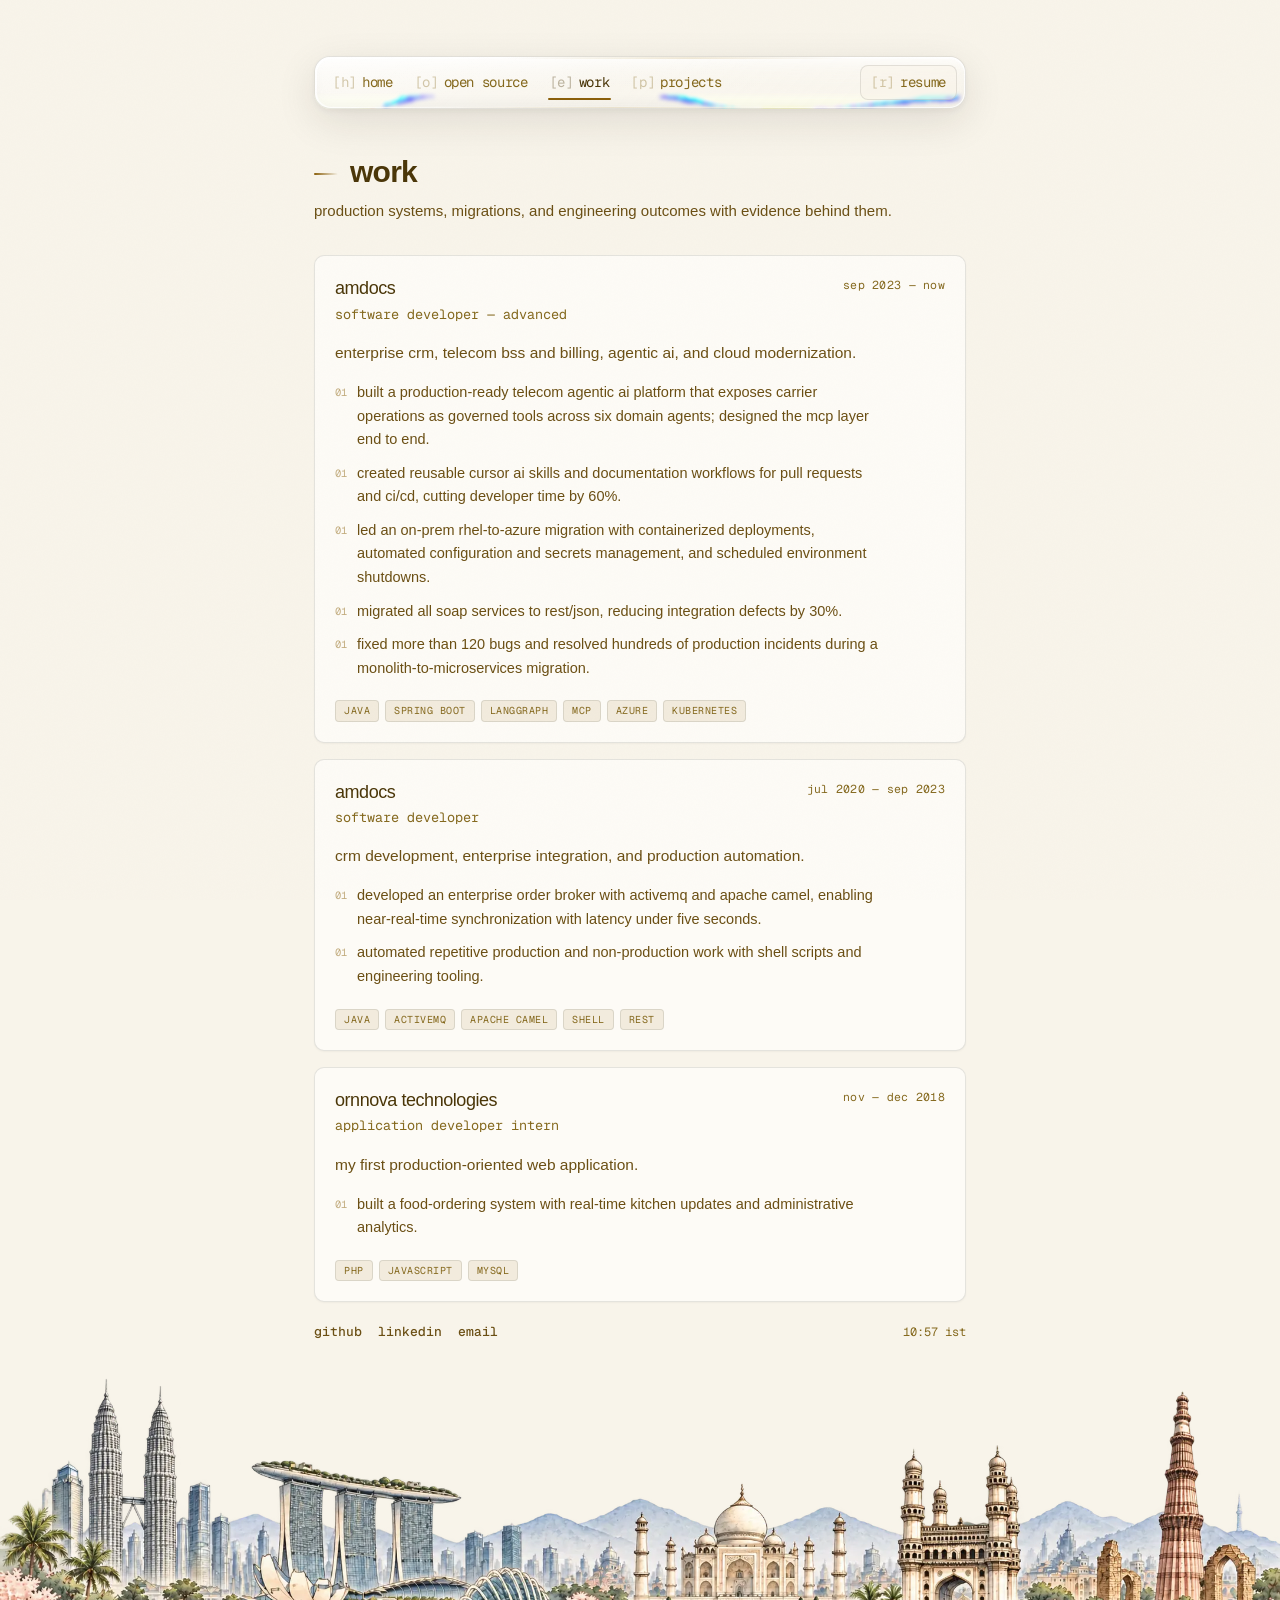
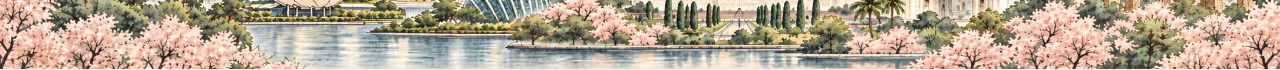
==== experience/index.html @ ff2a659f "Add portfolio site: pages, favicon, footer socials styling" ====
<!doctype html>
<html lang="en">

<head>
    <meta charset="utf-8">
    <meta name="viewport" content="width=device-width,initial-scale=1">
    <meta name="description" content="Professional experience of Vasu Kandagatla.">
    <meta name="theme-color" content="#f8f4ea">
    <title>Work · Vasu Kandagatla</title>
    <link rel="icon" type="image/x-icon" href="../assets/favicon.ico">
    <link rel="stylesheet" href="../site.css">
</head>
<body data-depth="child"><a class="skip" href="#main">Skip to content</a><header class="topbar" aria-label="Primary navigation"><nav><a class="nav-link" href="../"><span class="key">[h]</span>home</a><a class="nav-link" href="../open-source/"><span class="key">[o]</span>open source</a><a class="nav-link" aria-current="page" href="./"><span class="key">[e]</span>work</a><a class="nav-link" href="../projects/"><span class="key">[p]</span>projects</a></nav><a class="resume" href="../assets/vasu-kandagatla-resume.pdf" download><span class="key">[r]</span>resume</a></header>
<svg aria-hidden="true" focusable="false" style="position:absolute;width:0;height:0;pointer-events:none">
    <filter id="lg" x="-15%" y="-15%" width="130%" height="130%" color-interpolation-filters="sRGB">
        <feTurbulence type="fractalNoise" baseFrequency="0.0028 0.0055" numOctaves="1" seed="92" result="noise" />
        <feGaussianBlur in="noise" stdDeviation="4.5" result="soft" />
        <feDisplacementMap in="SourceGraphic" in2="soft" scale="230" xChannelSelector="R" yChannelSelector="G"
            result="dispR" />
        <feColorMatrix in="dispR" type="matrix" result="chanR" values="1 0 0 0 0 0 0 0 0 0 0 0 0 0 0 0 0 0 1 0" />
        <feDisplacementMap in="SourceGraphic" in2="soft" scale="185" xChannelSelector="R" yChannelSelector="G"
            result="dispG" />
        <feColorMatrix in="dispG" type="matrix" result="chanG" values="0 0 0 0 0 0 1 0 0 0 0 0 0 0 0 0 0 0 1 0" />
        <feDisplacementMap in="SourceGraphic" in2="soft" scale="140" xChannelSelector="R" yChannelSelector="G"
            result="dispB" />
        <feColorMatrix in="dispB" type="matrix" result="chanB" values="0 0 0 0 0 0 0 0 0 0 0 0 1 0 0 0 0 0 1 0" />
        <feBlend in="chanR" in2="chanG" mode="screen" result="rg" />
        <feBlend in="rg" in2="chanB" mode="screen" />
    </filter>
</svg>
<main class="shell page" id="main">
    <header class="page-head">
        <h1><span class="title-rule"></span>work</h1>
        <p>production systems, migrations, and engineering outcomes with evidence behind them.</p>
    </header>
    <div class="work-list">
        <article class="work-card">
            <div class="work-top">
                <h2>amdocs</h2><time>sep 2023 — now</time><span class="role-name">software developer — advanced</span>
            </div>
            <p class="work-summary">enterprise crm, telecom bss and billing, agentic ai, and cloud modernization.</p>
            <ol class="impact-list">
                <li>built a production-ready telecom agentic ai platform that exposes carrier operations as governed
                    tools across six domain agents; designed the mcp layer end to end.</li>
                <li>created reusable cursor ai skills and documentation workflows for pull requests and ci/cd, cutting
                    developer time by 60%.</li>
                <li>led an on-prem rhel-to-azure migration with containerized deployments, automated configuration and
                    secrets management, and scheduled environment shutdowns.</li>
                <li>migrated all soap services to rest/json, reducing integration defects by 30%.</li>
                <li>fixed more than 120 bugs and resolved hundreds of production incidents during a
                    monolith-to-microservices migration.</li>
            </ol>
            <div class="tags"><span>java</span><span>spring
                    boot</span><span>langgraph</span><span>mcp</span><span>azure</span><span>kubernetes</span></div>
        </article>
        <article class="work-card">
            <div class="work-top">
                <h2>amdocs</h2><time>jul 2020 — sep 2023</time><span class="role-name">software developer</span>
            </div>
            <p class="work-summary">crm development, enterprise integration, and production automation.</p>
            <ol class="impact-list">
                <li>developed an enterprise order broker with activemq and apache camel, enabling near-real-time
                    synchronization with latency under five seconds.</li>
                <li>automated repetitive production and non-production work with shell scripts and engineering tooling.
                </li>
            </ol>
            <div class="tags"><span>java</span><span>activemq</span><span>apache
                    camel</span><span>shell</span><span>rest</span></div>
        </article>
        <article class="work-card">
            <div class="work-top">
                <h2>ornnova technologies</h2><time>nov — dec 2018</time><span class="role-name">application developer
                    intern</span>
            </div>
            <p class="work-summary">my first production-oriented web application.</p>
            <ol class="impact-list">
                <li>built a food-ordering system with real-time kitchen updates and administrative analytics.</li>
            </ol>
            <div class="tags"><span>php</span><span>javascript</span><span>mysql</span></div>
        </article>
    </div>
</main>
<footer class="shell footer"><span class="footer-links"><a href="https://github.com/vasu2912" target="_blank"
            rel="noreferrer">github</a><a href="https://www.linkedin.com/in/vasukandagatla/" target="_blank"
            rel="noreferrer">linkedin</a><a href="mailto:vasu.kandagatla@gmail.com">email</a></span><span class="clock"
        data-clock>--:-- ist</span>
    <div class="footer-skyline" aria-hidden="true"><img src="../assets/footer-skyline.webp" alt="" loading="lazy"
            decoding="async"></div>
</footer>
<script src="../site.js"></script>
</body>

</html>
---- site.css ----
@import url("https://fonts.googleapis.com/css2?family=Geist+Mono:wght@400;500;600&display=swap");

body>svg[aria-hidden] {
    position: absolute;
    width: 0;
    height: 0;
    pointer-events: none
}

@font-face {
    font-family: cabinetGrotesk;
    src: url(https://cdn.fontshare.com/wf/J2PZYZURCR7HNQKXCZ4VXYA3K5FFCCLT/PZSZLWHMBCE7FFGOUYDEU33FAESUMA3X/JFDL5FBAQ2WMYL3LGKSCZKAIFCS2UQ63.woff2)format("woff2");
    font-weight: 100 900;
    font-display: swap
}

@font-face {
    font-family: "cabinetGrotesk Fallback";
    src: local(Arial);
    ascent-override: 84.24%;
    descent-override: 27.11%;
    line-gap-override: 8.71%;
    size-adjust: 103.28%
}

:root {
    color-scheme: light;
    --bg: #f8f4ea;
    --paper: #f8f4ea;
    --surface: #fdfbf6;
    --ink: #4a3608;
    --ink-soft: #6b4f14;
    --ink-faint: #85691e;
    --muted: #806f49;
    --gold: #8a5f0a;
    --gold-bright: #a8801f;
    --rule: #231b121c;
    --rule-strong: #231b1233;
    --green: #3f6f36;
    --red: #9c4436;
    --violet: #6b4fa8;
    --max: 652px;
    --sans: cabinetGrotesk, "cabinetGrotesk Fallback", Arial, sans-serif;
    --mono: "Geist Mono", ui-monospace, SFMono-Regular, monospace
}

* {
    box-sizing: border-box;
    border: 0;
    margin: 0;
    padding: 0
}

html {
    scroll-behavior: smooth
}

html,
body {
    overflow-x: clip
}

body {
    background: var(--bg);
    color: var(--ink);
    font: 400 16px/1.625 var(--sans);
    -webkit-font-smoothing: antialiased;
    text-rendering: optimizelegibility
}

body:before {
    content: "";
    position: fixed;
    inset: 0;
    pointer-events: none;
    z-index: 0;
    opacity: .02;
    background-image: url("data:image/svg+xml,%3Csvg xmlns='http://www.w3.org/2000/svg' width='140' height='140'%3E%3Cfilter id='n'%3E%3CfeTurbulence type='fractalNoise' baseFrequency='0.85' numOctaves='3'/%3E%3C/filter%3E%3Crect width='140' height='140' filter='url(%23n)'/%3E%3C/svg%3E")
}

a {
    color: inherit;
    text-decoration: none
}

::selection {
    background: var(--gold-bright);
    color: var(--paper)
}

:where(a, button, [tabindex]):focus-visible {
    outline: 2px solid var(--gold);
    outline-offset: 3px;
    border-radius: 3px
}

.shell {
    width: min(calc(100% - 40px), var(--max));
    margin-inline: auto
}

.skip {
    position: fixed;
    left: 14px;
    top: 14px;
    z-index: 30;
    transform: translateY(-160%);
    padding: 8px 11px;
    border-radius: 8px;
    background: var(--ink);
    color: var(--paper)
}

.skip:focus {
    transform: none
}

.topbar {
    position: sticky;
    isolation: isolate;
    z-index: 50;
    top: 16px;
    display: flex;
    align-items: center;
    gap: 8px;
    width: min(calc(100% - 48px), var(--max));
    height: 53px;
    margin: 56px auto 48px;
    padding: 8px;
    border: 1px solid rgba(35, 27, 18, .11);
    border-radius: 16px;
    background: linear-gradient(135deg, #ffffff8c 0%, #ffffff3d 42%, #fdfbf657 100%);
    box-shadow: inset 0 1px 1px #ffffffe6, inset 0 2px 6px #ffffff73, inset 1px 0 #ffffff73, inset -1px 0 #ffffff73, inset 0 -1px 1px #ffffff52, inset 0 -6px 12px #231b120a, 0 2px 6px #231b120d, 0 12px 40px #231b121c;
    -webkit-backdrop-filter: url(#lg) blur(2px) saturate(210%) brightness(1.06);
    backdrop-filter: url(#lg) blur(2px) saturate(210%) brightness(1.06);
    transition: border-color .3s
}

.topbar:before {
    content: "";
    position: absolute;
    inset: 0;
    border-radius: inherit;
    pointer-events: none;
    z-index: -1;
    background: linear-gradient(#ffffff9e 0%, #ffffff24 30%, #0000 58%), radial-gradient(120% 190% at 8% -30%, #ffffff8c 0%, #0000 55%)
}

.topbar:after {
    content: "";
    position: absolute;
    inset: 0;
    padding: 1.5px;
    border-radius: inherit;
    pointer-events: none;
    z-index: -1;
    background: linear-gradient(145deg, #fffffff2 0%, #ffffff40 26%, #b08a2c2e 52%, #ffffff2e 74%, #ffffffb3 100%);
    -webkit-mask: linear-gradient(#000 0 0) content-box, linear-gradient(#000 0 0);
    mask: linear-gradient(#000 0 0) content-box, linear-gradient(#000 0 0);
    -webkit-mask-composite: xor;
    mask-composite: exclude
}

.topbar nav {
    display: flex;
    align-items: center;
    gap: 2px;
    min-width: 0
}

.nav-link,
.resume {
    position: relative;
    display: flex;
    align-items: baseline;
    gap: 6px;
    padding: 6px 10px;
    border-radius: 6px;
    color: #85691e;
    font: 400 14px/21px var(--mono);
    letter-spacing: -.025em;
    text-decoration: none;
    white-space: nowrap;
    transition: color .2s, background-color .2s, border-color .2s
}

.nav-link:hover {
    color: var(--ink);
    background: #efe8d8b3
}

.nav-link:after {
    content: "";
    position: absolute;
    left: 8px;
    right: 8px;
    bottom: -1px;
    height: 2px;
    border-radius: 999px;
    background: #8a5f0a;
    transform: scaleX(0);
    transform-origin: left;
    transition: transform .3s
}

.nav-link[aria-current="page"] {
    color: var(--ink)
}

.nav-link[aria-current="page"]:after {
    transform: scaleX(1)
}

.key {
    opacity: .35;
    transition: opacity .2s
}

.nav-link:hover .key,
.resume:hover .key {
    opacity: .7
}

.resume {
    margin-left: auto;
    border: 1px solid rgba(35, 27, 18, .11);
    border-radius: 8px;
    background: #f8f4ea99
}

.resume:hover {
    color: #8a5f0a;
    border-color: #8a5f0a66
}

.page {
    min-height: calc(100vh - 128px)
}

.page-head {
    margin-bottom: 32px
}

.page-head h1 {
    margin: 0 0 12px;
    font: 600 30px/1 var(--sans);
    letter-spacing: -.025em
}

.page-head p {
    margin: 0;
    color: var(--ink-soft);
    font-size: 15px;
    line-height: 1.625
}

.title-rule {
    display: inline-block;
    width: 1.5rem;
    height: 2px;
    margin-right: 12px;
    vertical-align: middle;
    border-radius: 2px;
    background: linear-gradient(to right, var(--gold), transparent)
}

.intro {
    padding: 0 0 40px
}

.identity {
    display: flex;
    align-items: center;
    gap: 20px;
    margin-bottom: 28px
}

.avatar {
    display: grid;
    place-items: center;
    flex: 0 0 auto;
    width: 78px;
    height: 78px;
    border-radius: 50%;
    box-shadow: 0 0 0 1px var(--rule-strong);
    object-fit: cover;
    background: linear-gradient(145deg, #5c4617, #2d2108);
    color: #f8f4ea;
    font: 600 24px/1 var(--mono);
    letter-spacing: -.08em
}

.identity h1 {
    margin: 0 0 6px;
    font: 600 38px/1 var(--sans);
    letter-spacing: -.025em
}

.handle {
    margin: 0;
    color: var(--ink-faint);
    font: 400 12.5px/1.5 var(--mono);
    letter-spacing: .025em
}

.intro-copy {
    max-width: 62ch;
    margin: 0 0 14px;
    color: var(--ink-soft);
    font-size: 16px;
    line-height: 1.625
}

.intro-copy:last-child {
    margin-bottom: 0
}

.intro-copy strong {
    color: var(--ink);
    font-weight: 500
}

.intro-copy a {
    text-decoration: underline;
    text-decoration-color: #8a5f0a4d;
    text-underline-offset: 4px;
    transition: text-decoration-color .2s
}

.intro-copy a:hover {
    text-decoration-color: var(--gold)
}

.list {
    margin: 0;
    padding: 0;
    list-style: none
}

.section {
    margin-top: 40px
}

.section-title {
    display: flex;
    align-items: baseline;
    justify-content: space-between;
    gap: 12px;
    margin-bottom: 0;
    padding-bottom: 8px;
    border-bottom: 1px solid var(--rule)
}

.section-title h2 {
    margin: 0;
    color: var(--ink-faint);
    font: 400 12.5px/1.5 var(--mono);
    letter-spacing: .025em
}

.section-title a {
    color: var(--ink-faint);
    font: 400 12px/1.5 var(--mono);
    transition: color .15s;
    white-space: nowrap
}

.section-title a:hover {
    color: var(--gold)
}

.entry {
    border-bottom: 1px solid var(--rule)
}

.entry-link {
    display: block;
    padding: 14px 0;
    text-decoration: none
}

.entry-head {
    display: flex;
    align-items: baseline;
    gap: 16px;
    margin-bottom: 4px
}

.entry-name {
    color: var(--ink);
    font: 500 15px/1.5 var(--sans);
    transition: color .15s
}

.slashes {
    color: var(--ink-faint);
    font: 400 13px/1.5 var(--mono);
    font-weight: 400
}

.entry-meta {
    margin-left: auto;
    color: var(--ink-faint);
    font: 400 11px/1.45 var(--mono);
    text-align: right;
    white-space: nowrap
}

.entry p {
    max-width: 68ch;
    margin: 0;
    color: var(--ink-soft);
    font: 400 13.5px/1.625 var(--mono)
}

.entry-link:hover .entry-name {
    color: var(--gold)
}

.home-projects .entry-tagline {
    color: var(--muted);
    font-size: 13px;
    font-weight: 400
}

.home-projects .entry p {
    font: 400 13px/1.625 var(--sans)
}

.project-list {
    margin: 0;
    padding: 0;
    border-top: 1px solid var(--rule);
    list-style: none
}

.project-list li {
    border-bottom: 1px solid var(--rule)
}

.project-list a {
    display: block;
    padding: 14px 0;
    text-decoration: none
}

.project-list .project-row {
    display: flex;
    align-items: baseline;
    gap: 18px;
    margin-bottom: 4px
}

.project-list strong {
    color: var(--ink);
    font: 500 15px/1.5 var(--sans);
    transition: color .15s
}

.project-list .meta {
    margin-left: auto;
    color: var(--ink-faint);
    font: 400 11px/1.5 var(--mono);
    white-space: nowrap
}

.project-list p {
    max-width: 68ch;
    margin: 0;
    color: var(--ink-soft);
    font-size: 13.5px;
    line-height: 1.625
}

.project-list a:hover strong {
    color: var(--gold)
}

.work-list {
    display: grid;
    gap: 16px;
    margin-top: 32px
}

.work-card {
    padding: 20px;
    border: 1px solid var(--rule);
    border-radius: 10px;
    background: var(--surface);
    box-shadow: 0 1px 2px #231b120a;
    transition: border-color .22s, box-shadow .22s, transform .22s
}

.work-card:hover {
    border-color: var(--rule-strong);
    box-shadow: 0 4px 14px #231b1212
}

.work-top {
    display: grid;
    grid-template-columns: 1fr auto;
    gap: 2px 12px
}

.work-top h2 {
    margin: 0;
    font: 500 18px/1.4 var(--sans);
    letter-spacing: -.025em
}

.work-top time {
    color: var(--ink-faint);
    font: 400 11.5px/1.5 var(--mono);
    letter-spacing: .025em;
    white-space: nowrap
}

.role-name {
    color: var(--ink-faint);
    font: 400 13.5px/1.5 var(--mono);
    grid-column: 1
}

.work-summary {
    max-width: 62ch;
    margin: 16px 0;
    color: var(--ink-soft);
    font-size: 15.5px;
    line-height: 1.625
}

.impact-list {
    margin: 0 0 20px;
    padding: 0;
    list-style: none;
    max-width: 62ch
}

.impact-list li {
    position: relative;
    margin: 0 0 10px;
    padding-left: 22px;
    color: var(--ink-soft);
    font-size: 14.5px;
    line-height: 1.625
}

.impact-list li:before {
    content: counter(impact, decimal-leading-zero);
    position: absolute;
    left: 0;
    top: 2px;
    color: #8a5f0a80;
    font: 400 10.5px/1.8 var(--mono);
    font-variant-numeric: tabular-nums;
    counter-increment: impact
}

.tags {
    display: flex;
    flex-wrap: wrap;
    gap: 6px
}

.tags span {
    padding: 3px 8px;
    border: 1px solid var(--rule);
    border-radius: 4px;
    background: #efe8d8cc;
    color: var(--ink-faint);
    font: 400 10px/1.35 var(--mono);
    letter-spacing: .05em;
    text-transform: uppercase
}

.filters {
    display: flex;
    flex-direction: column;
    gap: 4px;
    margin: 24px 0 32px
}

.filter-row {
    display: flex;
    flex-wrap: wrap;
    gap: 4px 16px;
    margin-bottom: 0
}

.filter-button {
    padding: 0;
    border: 0;
    background: transparent;
    color: var(--ink-faint);
    font: 400 12.5px/1.6 var(--mono);
    cursor: pointer;
    transition: color .15s
}

.filter-button:hover {
    color: var(--gold)
}

.filter-button.is-active {
    color: var(--ink);
    font-weight: 600
}

.legend {
    margin: 6px 0 24px;
    color: var(--ink-faint);
    font: 400 12px/1.6 var(--mono)
}

.status-merged {
    color: var(--violet)
}

.status-open {
    color: var(--green)
}

.status-closed {
    color: var(--red)
}

.repo-group {
    margin-bottom: 36px
}

.repo-title {
    display: flex;
    align-items: baseline;
    justify-content: space-between;
    gap: 12px;
    margin-bottom: 4px;
    font: 400 12.5px/1.5 var(--mono)
}

.repo-title a {
    color: var(--ink-faint);
    text-decoration: none;
    transition: color .15s
}

.repo-title a:hover {
    color: var(--gold)
}

.repo-title span {
    color: var(--ink-faint);
    font-size: 11px;
    font-variant-numeric: tabular-nums
}

.contribution-list {
    margin: 0;
    padding: 0;
    list-style: none;
    border-top: 1px solid var(--rule)
}

.contribution {
    border-bottom: 1px solid var(--rule)
}

.contribution.is-hidden {
    display: none
}

.contribution a {
    display: grid;
    grid-template-columns: 14px 1fr auto;
    gap: 10px;
    padding: 12px 0;
    text-decoration: none
}

.contribution .mark {
    flex: 0 0 auto;
    width: 12px;
    color: var(--violet);
    font: 400 12px/24px var(--mono)
}

.contribution strong {
    color: var(--ink);
    font: 400 14.5px/1.6 var(--sans);
    transition: color .15s
}

.contribution .number {
    color: var(--ink-faint);
    font: 400 11.5px/1.8 var(--mono);
    font-variant-numeric: tabular-nums;
    white-space: nowrap
}

.contribution a:hover strong {
    color: var(--gold)
}

.contribution p {
    grid-column: 2/4;
    margin: 0;
    color: var(--ink-soft);
    font-size: 13.5px;
    line-height: 1.625
}

.empty-filter {
    display: none;
    color: var(--muted);
    font-size: 13px
}

.empty-filter.is-visible {
    display: block
}

.footer {
    position: relative;
    display: grid;
    grid-template-columns: minmax(0, 1fr) auto;
    align-items: center;
    gap: 32px 20px;
    padding: 20px 0 0;
    color: var(--ink-faint);
    font: 400 13px/1.6 var(--mono)
}

.footer-links {
    display: flex;
    flex-wrap: wrap;
    gap: 4px 16px
}

.footer-links a {
    color: var(--ink-soft);
    font-weight: 500;
    text-decoration: none;
    transition: color .15s
}

.footer-links a:hover {
    color: var(--gold)
}

.clock {
    margin-left: auto;
    color: var(--ink-faint);
    font-variant-numeric: tabular-nums;
    font-size: 12px;
    white-space: nowrap
}

.footer-skyline {
    grid-column: 1/-1;
    position: relative;
    left: 50%;
    transform: translateX(-50%);
    width: 100vw;
    aspect-ratio: 1568/523;
    pointer-events: none;
    user-select: none
}

.footer-skyline img {
    display: block;
    width: 100%;
    height: auto
}

@media(max-width:640px) {
    .shell {
        width: min(calc(100% - 32px), var(--max))
    }

    .topbar {
        top: 8px;
        width: calc(100% - 32px);
        height: auto;
        margin: 16px auto 24px;
        overflow-x: auto;
        scrollbar-width: none;
        -ms-overflow-style: none;
        border-radius: 16px
    }

    .topbar::-webkit-scrollbar {
        display: none
    }

    .topbar nav {
        gap: 2px;
        min-width: max-content
    }

    .nav-link {
        padding: 5px 8px;
        font-size: 13px
    }

    .nav-link .key {
        display: none
    }

    .resume {
        padding: 5px 8px;
        font-size: 13px;
        flex-shrink: 0
    }

    .resume .key {
        display: none
    }

    .identity {
        gap: 16px
    }

    .avatar {
        width: 68px;
        height: 68px;
        font-size: 20px
    }

    .identity h1 {
        font-size: 30px
    }

    .handle {
        font-size: 12px
    }

    .intro-copy {
        font-size: 15.5px
    }

    .page-head h1 {
        font-size: 26px
    }

    .entry-head {
        align-items: flex-start;
        flex-direction: column;
        gap: 2px
    }

    .entry-meta {
        margin-left: 0;
        text-align: left
    }

    .project-list .project-row {
        align-items: flex-start;
        flex-direction: column;
        gap: 2px
    }

    .project-list .meta {
        margin-left: 0;
        text-align: left
    }

    .work-card {
        padding: 16px
    }

    .work-top {
        grid-template-columns: 1fr
    }

    .work-top time {
        grid-row: 1;
        grid-column: 2;
        justify-self: end
    }

    .role-name {
        grid-column: 1;
        grid-row: 2
    }

    .contribution a {
        grid-template-columns: 14px 1fr
    }

    .contribution .number {
        grid-column: 2
    }

    .contribution p {
        grid-column: 2
    }

    .footer {
        gap: 8px
    }

    .footer-skyline {
        margin-top: 16px
    }
}

/* Offset the skyline's transparent top (253 of 2172 pixels wide) on desktop only. */
@media(min-width:641px) {
    .footer-skyline {
        margin-top: calc(16px - 11.6vw)
    }
}

@media(prefers-reduced-motion:reduce) {
    html {
        scroll-behavior: auto
    }

    *,
    *:before,
    *:after {
        transition-duration: .01ms !important;
        animation-duration: .01ms !important;
        animation-iteration-count: 1 !important
    }
}
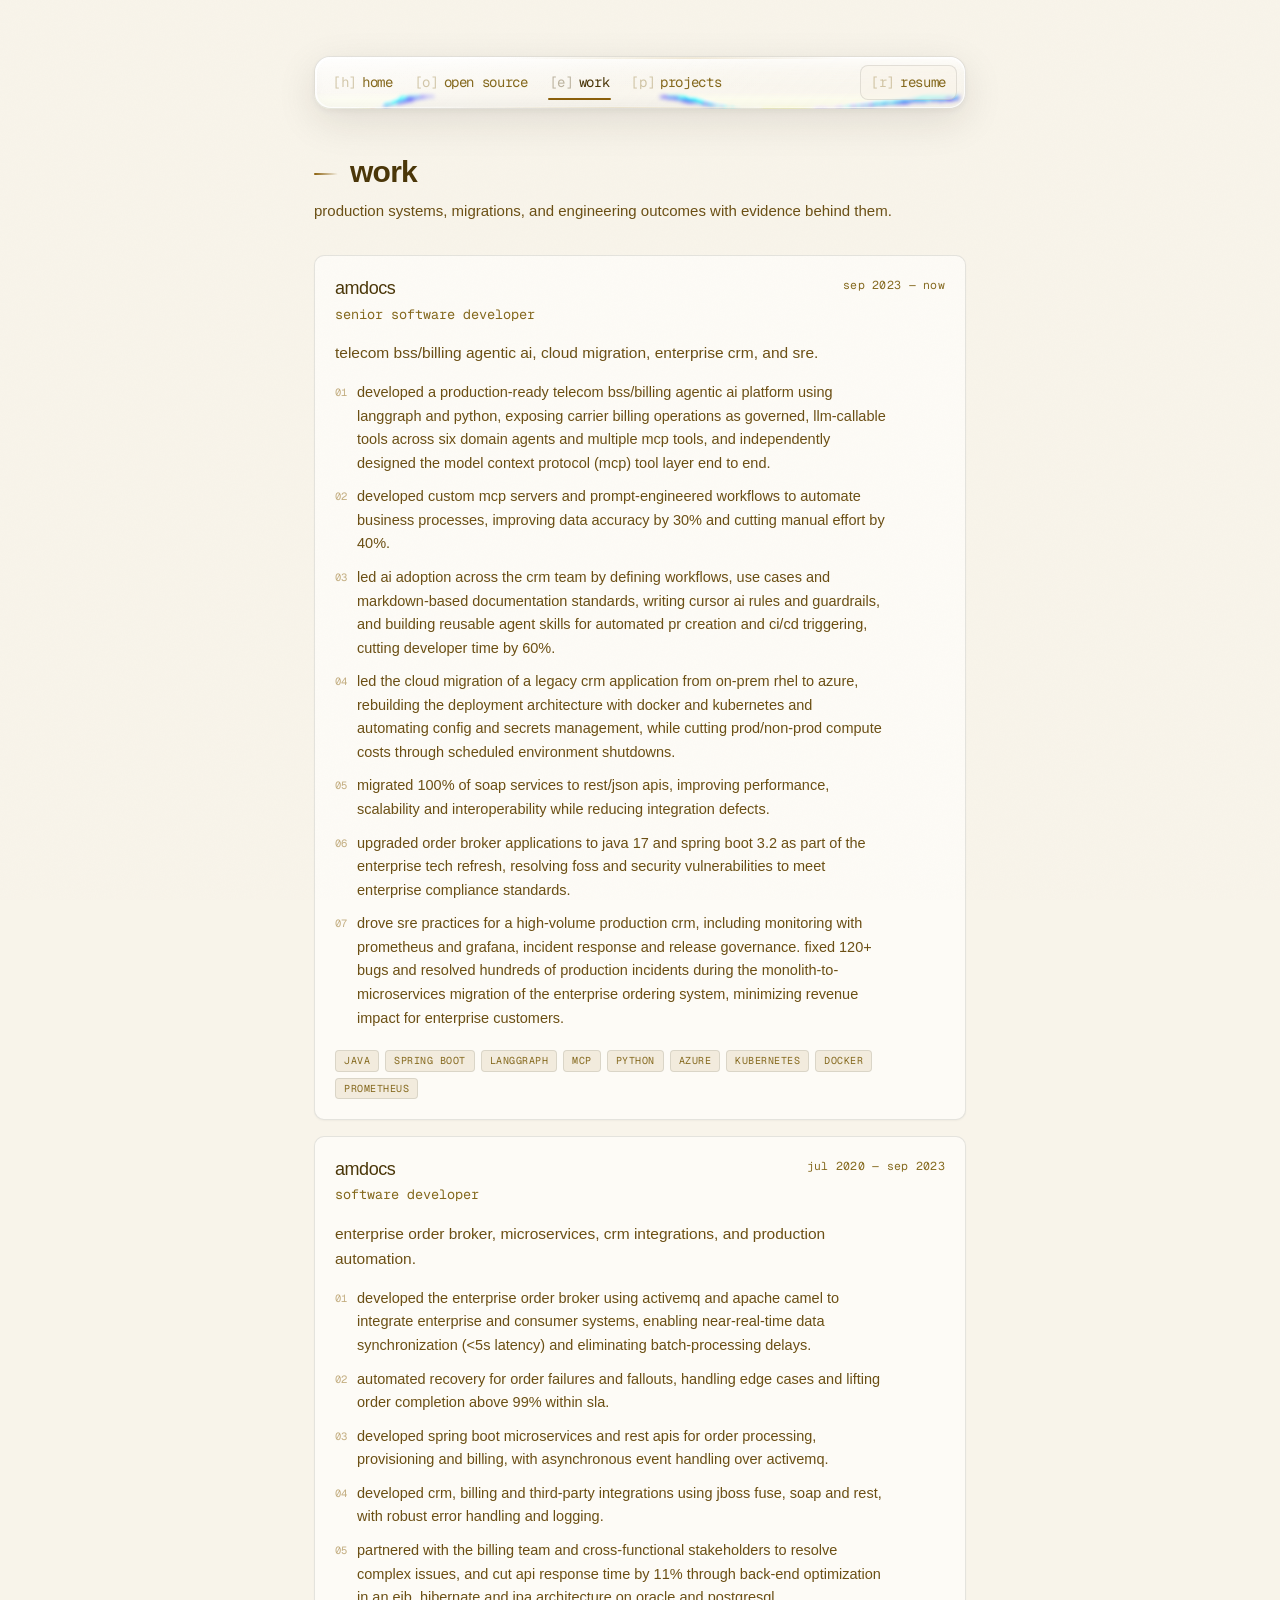
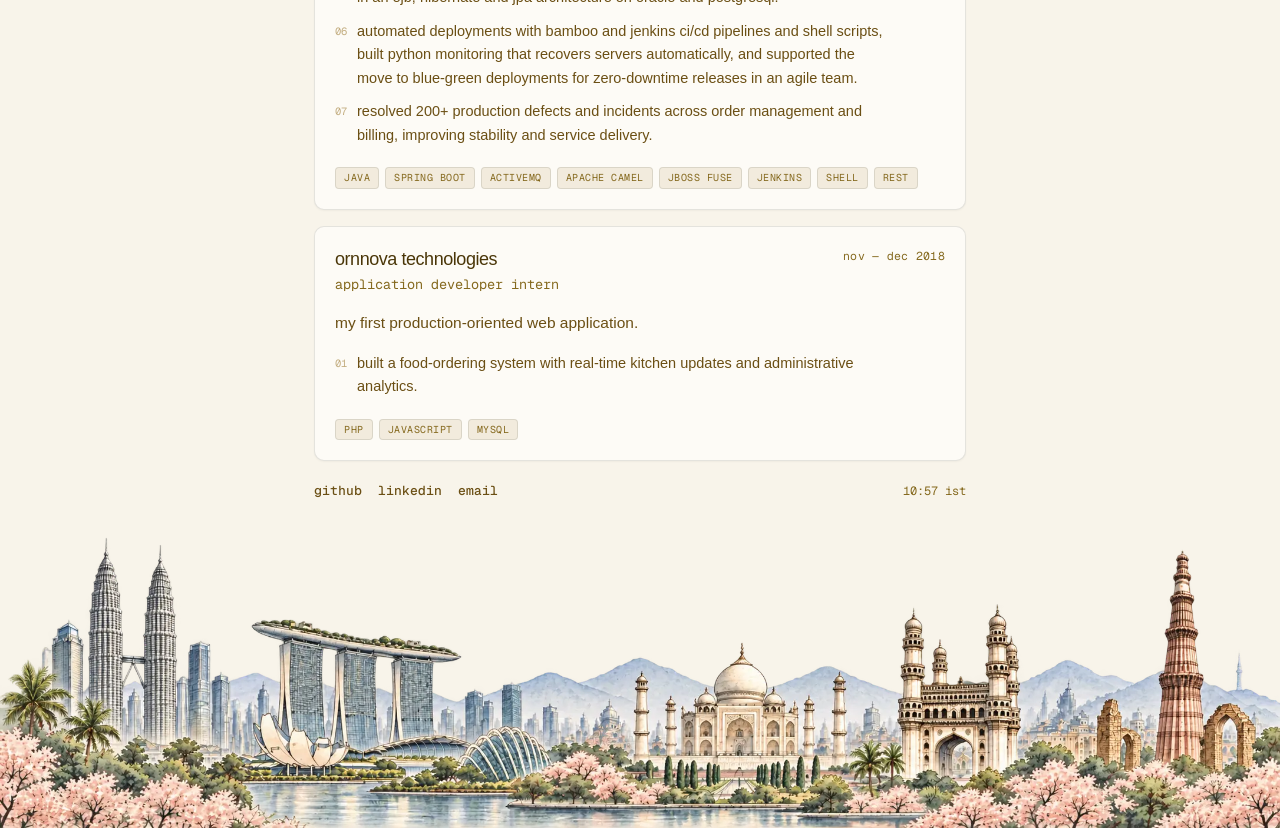
==== commit a286009d: "update work experience from latest resume - Amdocs (Sep 2023–now): updated role to senior software d" ====
--- a/experience/index.html
+++ b/experience/index.html
@@ -36,36 +36,61 @@
     <div class="work-list">
         <article class="work-card">
             <div class="work-top">
-                <h2>amdocs</h2><time>sep 2023 — now</time><span class="role-name">software developer — advanced</span>
+                <h2>amdocs</h2><time>sep 2023 — now</time><span class="role-name">senior software developer</span>
             </div>
-            <p class="work-summary">enterprise crm, telecom bss and billing, agentic ai, and cloud modernization.</p>
+            <p class="work-summary">telecom bss/billing agentic ai, cloud migration, enterprise crm, and sre.</p>
             <ol class="impact-list">
-                <li>built a production-ready telecom agentic ai platform that exposes carrier operations as governed
-                    tools across six domain agents; designed the mcp layer end to end.</li>
-                <li>created reusable cursor ai skills and documentation workflows for pull requests and ci/cd, cutting
-                    developer time by 60%.</li>
-                <li>led an on-prem rhel-to-azure migration with containerized deployments, automated configuration and
-                    secrets management, and scheduled environment shutdowns.</li>
-                <li>migrated all soap services to rest/json, reducing integration defects by 30%.</li>
-                <li>fixed more than 120 bugs and resolved hundreds of production incidents during a
-                    monolith-to-microservices migration.</li>
+                <li>developed a production-ready telecom bss/billing agentic ai platform using langgraph and python,
+                    exposing carrier billing operations as governed, llm-callable tools across six domain agents and
+                    multiple mcp tools, and independently designed the model context protocol (mcp) tool layer end to
+                    end.</li>
+                <li>developed custom mcp servers and prompt-engineered workflows to automate business processes,
+                    improving data accuracy by 30% and cutting manual effort by 40%.</li>
+                <li>led ai adoption across the crm team by defining workflows, use cases and markdown-based
+                    documentation standards, writing cursor ai rules and guardrails, and building reusable agent skills
+                    for automated pr creation and ci/cd triggering, cutting developer time by 60%.</li>
+                <li>led the cloud migration of a legacy crm application from on-prem rhel to azure, rebuilding the
+                    deployment architecture with docker and kubernetes and automating config and secrets management,
+                    while cutting prod/non-prod compute costs through scheduled environment shutdowns.</li>
+                <li>migrated 100% of soap services to rest/json apis, improving performance, scalability and
+                    interoperability while reducing integration defects.</li>
+                <li>upgraded order broker applications to java 17 and spring boot 3.2 as part of the enterprise tech
+                    refresh, resolving foss and security vulnerabilities to meet enterprise compliance standards.</li>
+                <li>drove sre practices for a high-volume production crm, including monitoring with prometheus and
+                    grafana, incident response and release governance. fixed 120+ bugs and resolved hundreds of
+                    production incidents during the monolith-to-microservices migration of the enterprise ordering
+                    system, minimizing revenue impact for enterprise customers.</li>
             </ol>
             <div class="tags"><span>java</span><span>spring
-                    boot</span><span>langgraph</span><span>mcp</span><span>azure</span><span>kubernetes</span></div>
+                    boot</span><span>langgraph</span><span>mcp</span><span>python</span><span>azure</span><span>kubernetes</span><span>docker</span><span>prometheus</span></div>
         </article>
         <article class="work-card">
             <div class="work-top">
                 <h2>amdocs</h2><time>jul 2020 — sep 2023</time><span class="role-name">software developer</span>
             </div>
-            <p class="work-summary">crm development, enterprise integration, and production automation.</p>
+            <p class="work-summary">enterprise order broker, microservices, crm integrations, and production automation.</p>
             <ol class="impact-list">
-                <li>developed an enterprise order broker with activemq and apache camel, enabling near-real-time
-                    synchronization with latency under five seconds.</li>
-                <li>automated repetitive production and non-production work with shell scripts and engineering tooling.
-                </li>
+                <li>developed the enterprise order broker using activemq and apache camel to integrate enterprise and
+                    consumer systems, enabling near-real-time data synchronization (&lt;5s latency) and eliminating
+                    batch-processing delays.</li>
+                <li>automated recovery for order failures and fallouts, handling edge cases and lifting order completion
+                    above 99% within sla.</li>
+                <li>developed spring boot microservices and rest apis for order processing, provisioning and billing,
+                    with asynchronous event handling over activemq.</li>
+                <li>developed crm, billing and third-party integrations using jboss fuse, soap and rest, with robust
+                    error handling and logging.</li>
+                <li>partnered with the billing team and cross-functional stakeholders to resolve complex issues, and cut
+                    api response time by 11% through back-end optimization in an ejb, hibernate and jpa architecture on
+                    oracle and postgresql.</li>
+                <li>automated deployments with bamboo and jenkins ci/cd pipelines and shell scripts, built python
+                    monitoring that recovers servers automatically, and supported the move to blue-green deployments for
+                    zero-downtime releases in an agile team.</li>
+                <li>resolved 200+ production defects and incidents across order management and billing, improving
+                    stability and service delivery.</li>
             </ol>
-            <div class="tags"><span>java</span><span>activemq</span><span>apache
-                    camel</span><span>shell</span><span>rest</span></div>
+            <div class="tags"><span>java</span><span>spring
+                    boot</span><span>activemq</span><span>apache
+                    camel</span><span>jboss fuse</span><span>jenkins</span><span>shell</span><span>rest</span></div>
         </article>
         <article class="work-card">
             <div class="work-top">
--- a/site.css
+++ b/site.css
@@ -533,6 +533,7 @@
     margin: 0 0 20px;
     padding: 0;
     list-style: none;
+    counter-reset: impact;
     max-width: 62ch
 }
 
